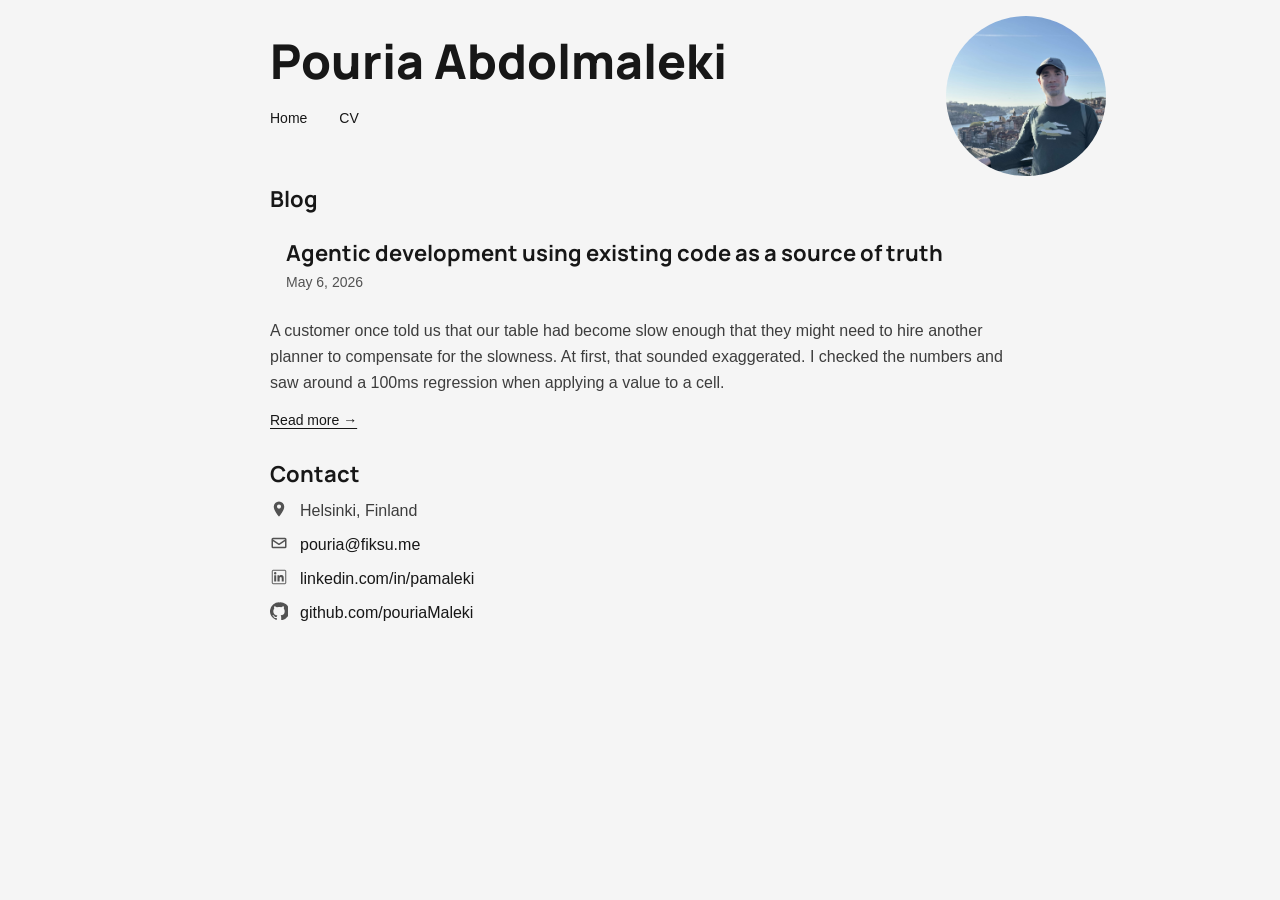
==== blog.html @ d9f9bea4 "dev blog" ====
<!doctype html>
<html lang="en">

<head>
  <meta charset="utf-8" />
  <meta name="viewport" content="width=device-width, initial-scale=1" />
  <meta name="color-scheme" content="light dark" />
  <link rel="preconnect" href="https://fonts.googleapis.com" />
  <link rel="preconnect" href="https://fonts.gstatic.com" crossorigin />
  <link rel="stylesheet" href="https://fonts.googleapis.com/css2?family=Manrope:wght@700;800&display=swap" />
  <link rel="stylesheet" href="style.css" />
  <meta name="description" content="Writing by Pouria Abdolmaleki on software engineering, technical leadership, and building great teams." />
  <script type="module" src="components.js"></script>
  <title>Blog | Pouria Abdolmaleki</title>
</head>

<body>
  <a class="skip-link" href="#main-content">Skip to main content</a>

  <site-header current-page="blog"></site-header>

  <main id="main-content">
    <section aria-labelledby="blog-title">
      <h2 id="blog-title" class="section-title">Blog</h2>

      <ul class="post-list-page">
        <li class="post-preview">
          <article>
            <header>
              <h3 class="post-preview-title">
                <a href="blog/2026-05-06-agentic-development.html">Agentic development using existing code as a source of truth</a>
              </h3>
              <p class="post-preview-meta"><time datetime="2026-05-06">May 6, 2026</time></p>
            </header>
            <p class="post-preview-excerpt">A customer once told us that our table had become slow enough that they might need to hire another planner to compensate for the slowness. At first, that sounded exaggerated. I checked the numbers and saw around a 100ms regression when applying a value to a cell.</p>
            <a class="post-preview-link" href="blog/2026-05-06-agentic-development.html">Read more →</a>
          </article>
        </li>
      </ul>
    </section>
  </main>

  <site-footer></site-footer>
</body>

</html>
---- style.css ----
:root {
  --ink: #171717;
  --ink-muted: #3d3d3d;
  --ink-subtle: #525252;
  --rule: #8a8a8a;
  --surface: #f5f5f5;
  --surface-alt: #e7e7e7;

  --font-body: -apple-system, BlinkMacSystemFont, "Segoe UI", Roboto, Oxygen,
    Ubuntu, Cantarell, "Helvetica Neue", sans-serif;
  --font-display: "Manrope", var(--font-body);

  --fs-xs: 0.875rem;
  --fs-sm: 1rem;
  --fs-lg: 1.375rem;
  --fs-md: 1.75rem;
  --fs-xl: 2rem;
  --fs-2xl: 2.5rem;
  --fs-3xl: 3rem;

  --lh-tight: 1.2;
  --lh-snug: 1.4;
  --lh-base: 1.6;

  --fw-regular: 400;
  --fw-medium: 500;
  --fw-semibold: 600;
  --fw-bold: 700;
  --fw-extra: 800;

  --sp-1: 0.25rem;
  --sp-2: 0.5rem;
  --sp-3: 0.75rem;
  --sp-4: 1rem;
  --sp-5: 1.25rem;
  --sp-6: 1.5rem;
  --sp-8: 2rem;
  --sp-12: 3rem;

  --content-max: 740px;
  --radius-sm: 0.375rem;
  --surface-raised: #ffffff;
}

@media (prefers-color-scheme: dark) {
  :root {
    --ink: #ededed;
    --ink-muted: #c4c4c4;
    --ink-subtle: #9a9a9a;
    --rule: #6a6a6a;
    --surface: #1a1a1a;
    --surface-alt: #262626;
    --surface-raised: var(--surface-alt);
  }
}

body {
  margin: 0;
  overflow-x: clip;
  background-color: var(--surface);
  color: var(--ink);
  font-family: var(--font-body);
}

.skip-link {
  position: absolute;
  left: var(--sp-4);
  top: -3rem;
  z-index: 1000;
  padding: var(--sp-2) var(--sp-3);
  border-radius: var(--radius-sm);
  background-color: var(--ink);
  color: var(--surface);
  text-decoration: none;
  transition: top 150ms;
}

.skip-link:focus {
  top: var(--sp-4);
}

header {
  max-width: var(--content-max);
  margin: 0 auto;
  padding: var(--sp-4);
  position: relative;
}

main {
  max-width: var(--content-max);
  margin: 0 auto;
  padding: var(--sp-8) var(--sp-4) var(--sp-4);
}

.primary-nav-list {
  list-style: none;
  padding: 0;
  margin: 0;
  margin-left: calc(-1 * var(--sp-3));
  display: flex;
  flex-wrap: wrap;
  gap: var(--sp-2);
}

.primary-nav-list li {
  display: flex;
}

.profile-avatar {
  position: absolute;
  top: var(--sp-4);
  right: var(--sp-4);
  width: clamp(4rem, 24vw, 6rem);
  height: clamp(4rem, 24vw, 6rem);
  border-radius: 50%;
  object-fit: cover;
  margin: 0;
}

.site-title {
  font-family: var(--font-display);
  font-size: var(--fs-md);
  font-weight: var(--fw-bold);
  line-height: var(--lh-tight);
  margin: var(--sp-4) 0 var(--sp-2);
  padding-right: clamp(4.75rem, 28vw, 7rem);
}

.primary-nav-link {
  display: inline-flex;
  align-items: center;
  min-height: 2.5rem;
  padding: 0 var(--sp-3);
  border-radius: var(--radius-sm);
  color: var(--ink);
  font-size: var(--fs-xs);
  font-weight: var(--fw-medium);
  line-height: 1.5rem;
  text-decoration: none;
}

.primary-nav-link:hover,
.primary-nav-link:focus-visible {
  background-color: var(--surface-alt);
}

.primary-nav-link:focus-visible,
.contact-list a:focus-visible {
  outline: 2px solid var(--ink);
  outline-offset: 2px;
}

.section-title {
  font-family: var(--font-display);
  font-size: var(--fs-lg);
  font-weight: var(--fw-bold);
  line-height: var(--lh-tight);
  margin: 0 0 var(--sp-3);
}

.writing-section {
  margin-top: var(--sp-12);
}

.intro-section p {
  font-size: var(--fs-sm);
  line-height: var(--lh-base);
  margin: 0 0 var(--sp-5);
  color: var(--ink-muted);
}

.contact-footer {
  max-width: var(--content-max);
  margin: var(--sp-4) auto var(--sp-8);
  padding: 0 var(--sp-4);
}

.contact-card {
  padding: 0;
}

.contact-address {
  font-style: normal;
}

.contact-list {
  list-style: none;
  margin: 0;
  padding: 0;
  display: grid;
  gap: var(--sp-3);
}

.contact-list li {
  display: flex;
  align-items: center;
  gap: var(--sp-3);
  color: var(--ink-muted);
}

.contact-icon {
  width: 1.125rem;
  height: 1.125rem;
  display: inline-flex;
  color: var(--ink-subtle);
  flex-shrink: 0;
}

.contact-icon svg {
  width: 100%;
  height: 100%;
  display: block;
}

.contact-list a {
  color: var(--ink);
  text-decoration: none;
}

.contact-list a:hover,
.contact-list a:focus-visible {
  text-decoration: underline;
}

.experience-item a {
  color: var(--ink);
  text-decoration: none;
}

.experience-item a:hover,
.experience-item a:focus-visible {
  text-decoration: underline;
}

.experience-item a:focus-visible {
  outline: 2px solid var(--ink);
  outline-offset: 2px;
}

@media (min-width: 30rem) {
  .site-title {
    font-size: var(--fs-xl);
    font-weight: var(--fw-extra);
  }
}

@media (min-width: 40rem) {
  .profile-avatar {
    width: 8rem;
    height: 8rem;
  }

  .site-title {
    font-size: var(--fs-2xl);
    padding-right: 9rem;
  }
}

@media (min-width: 64rem) {
  .site-title {
    font-size: var(--fs-3xl);
  }

  .profile-avatar {
    position: absolute;
    top: var(--sp-4);
    right: -5rem;
    width: 10rem;
    height: 10rem;
    margin-bottom: 0;
  }
}

.primary-nav-link[aria-current="page"] {
  text-decoration: underline;
  text-underline-offset: 0.2em;
  text-decoration-thickness: 0.1em;
}

.cv-role {
  margin: 0 0 var(--sp-4);
  font-size: var(--fs-sm);
  font-weight: var(--fw-medium);
  color: var(--ink-subtle);
}

.cv-section {
  margin-bottom: var(--sp-12);
}

.cv-subsection {
  margin-bottom: var(--sp-3);
}

.cv-subsection-title {
  margin: var(--sp-1) 0;
  font-size: var(--fs-sm);
  font-weight: var(--fw-semibold);
  line-height: var(--lh-snug);
  color: var(--ink-muted);
}

.cv-section p,
.experience-item li {
  font-size: var(--fs-sm);
  line-height: var(--lh-base);
  color: var(--ink-muted);
}

.cv-section ul:not(.chip-list) {
  margin: var(--sp-2) 0 0;
  padding-left: var(--sp-5);
  list-style: disc;
}

.cv-section ul:not(.chip-list) li {
  margin: var(--sp-1) 0;
  line-height: var(--lh-base);
}

.chip-list {
  list-style: none;
  margin: 0;
  padding: 0;
  display: flex;
  flex-wrap: wrap;
  gap: var(--sp-2) var(--sp-3);
}

.chip-list li {
  padding: 0;
  font-size: var(--fs-sm);
  color: var(--ink-muted);
}

.chip-list li::after {
  content: "•";
  color: var(--rule);
  margin-left: var(--sp-3);
}

.chip-list li:last-child::after {
  content: "";
  margin-left: 0;
}

.experience-item {
  margin-bottom: var(--sp-6);
}

.experience-item h3 {
  margin: 0 0 var(--sp-1);
  font-size: var(--fs-sm);
  line-height: var(--lh-snug);
  font-weight: var(--fw-semibold);
}

.experience-meta {
  margin: var(--sp-1) 0 var(--sp-2);
  color: var(--ink-subtle);
  font-size: var(--fs-xs);
  font-weight: var(--fw-medium);
  line-height: var(--lh-snug);
}

.post-card {
  background-color: var(--surface-raised);
  border-radius: var(--radius-sm);
  border: 1px solid var(--surface-alt);
  padding: var(--sp-5);
}

.post-list-page {
  list-style: none;
  margin: 0;
  padding: 0;
  display: grid;
  gap: var(--sp-8);
}

.post-preview {
  padding-bottom: var(--sp-8);
  border-bottom: 1px solid var(--surface-alt);
}

.post-preview:last-child {
  border-bottom: none;
  padding-bottom: 0;
}

.post-preview-title {
  font-family: var(--font-display);
  font-size: var(--fs-lg);
  font-weight: var(--fw-bold);
  line-height: var(--lh-tight);
  margin: 0 0 var(--sp-2);
}

.post-preview-title a {
  color: var(--ink);
  text-decoration: none;
}

.post-preview-title a:hover,
.post-preview-title a:focus-visible {
  text-decoration: underline;
  text-underline-offset: 0.2em;
  text-decoration-thickness: 0.1em;
}

.post-preview-title a:focus-visible {
  outline: 2px solid var(--ink);
  outline-offset: 2px;
}

.post-preview-meta {
  font-size: var(--fs-xs);
  color: var(--ink-subtle);
  font-weight: var(--fw-medium);
  margin: 0 0 var(--sp-3);
}

.post-preview-excerpt {
  font-size: var(--fs-sm);
  line-height: var(--lh-base);
  color: var(--ink-muted);
  margin: 0 0 var(--sp-4);
}

.post-preview-excerpt:last-child {
  margin-bottom: 0;
}

.post-preview-link {
  font-size: var(--fs-xs);
  font-weight: var(--fw-medium);
  color: var(--ink);
  text-decoration: underline;
  text-underline-offset: 0.2em;
  text-decoration-thickness: 0.1em;
}

.post-preview-link:hover,
.post-preview-link:focus-visible {
  color: var(--ink-subtle);
}

.post-preview-link:focus-visible {
  outline: 2px solid var(--ink);
  outline-offset: 2px;
}

.post {
  margin-bottom: var(--sp-12);
}

.post-header {
  margin-bottom: var(--sp-8);
}

.post-title {
  font-family: var(--font-display);
  font-size: var(--fs-xl);
  font-weight: var(--fw-extra);
  line-height: var(--lh-tight);
  margin: 0;
}

@media (min-width: 30rem) {
  .post-title {
    font-size: var(--fs-2xl);
  }
}

.post section {
  margin-bottom: var(--sp-8);
}

.post-heading {
  font-family: var(--font-display);
  font-size: var(--fs-lg);
  font-weight: var(--fw-bold);
  line-height: var(--lh-tight);
  margin: 0 0 var(--sp-4);
}

.post p {
  font-size: var(--fs-sm);
  line-height: var(--lh-base);
  margin: 0 0 var(--sp-4);
  color: var(--ink-muted);
}

.post-list {
  margin: 0 0 var(--sp-4);
  padding-left: var(--sp-5);
  list-style: disc;
}

.post-list li {
  font-size: var(--fs-sm);
  line-height: var(--lh-base);
  color: var(--ink-muted);
  margin: var(--sp-2) 0;
}

.post-quote {
  margin: var(--sp-4) 0;
  padding: var(--sp-3) var(--sp-5);
  border-left: 3px solid var(--rule);
}

.post-quote p {
  font-style: italic;
  margin: 0;
}

.post-footer {
  margin-top: var(--sp-12);
  padding-top: var(--sp-6);
  border-top: 1px solid var(--surface-alt);
}

.post-byline {
  font-size: var(--fs-xs);
  color: var(--ink-subtle);
  margin: 0;
}
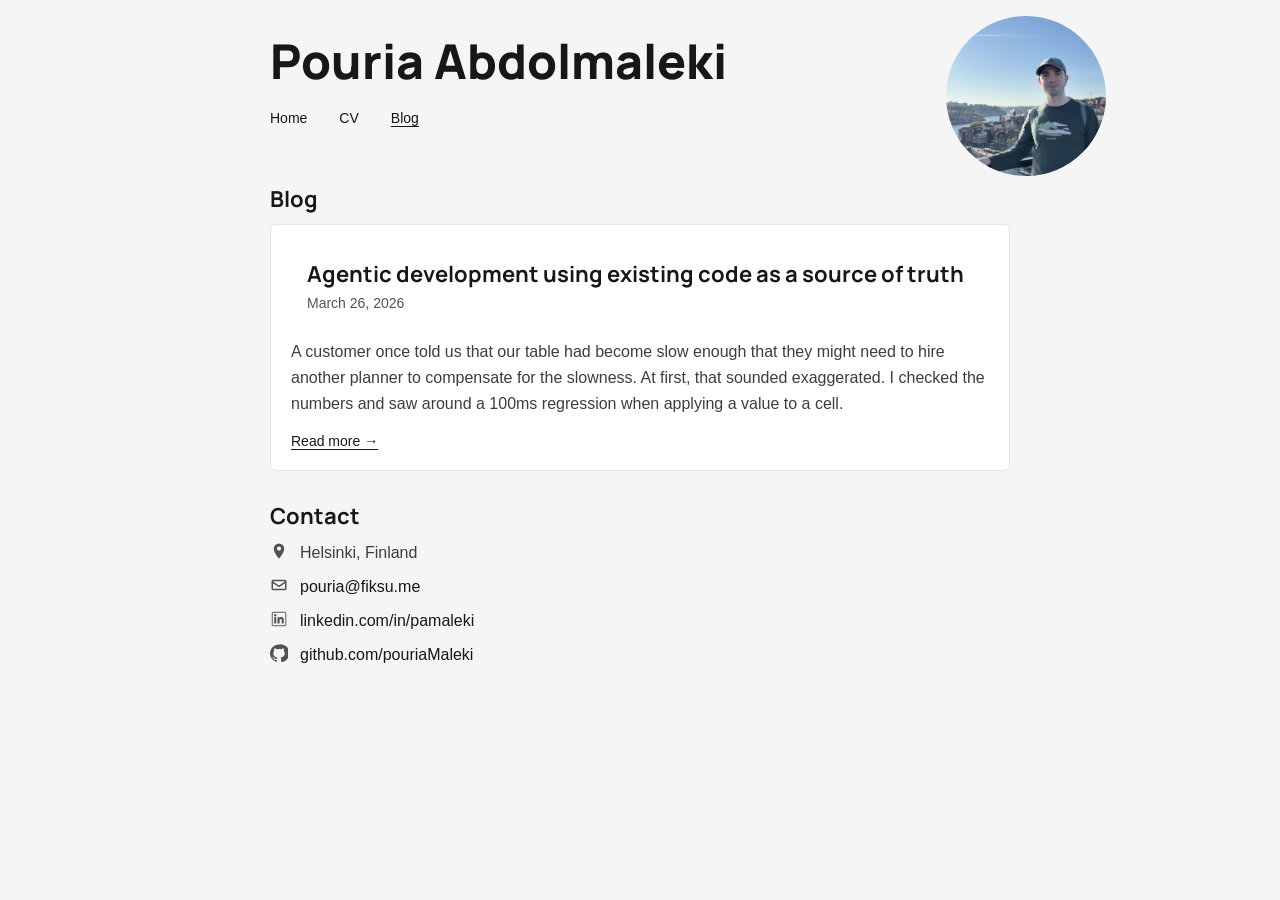
==== commit da544221: "added video and code sample" ====
--- a/blog.html
+++ b/blog.html
@@ -23,20 +23,22 @@
     <section aria-labelledby="blog-title">
       <h2 id="blog-title" class="section-title">Blog</h2>
 
-      <ul class="post-list-page">
-        <li class="post-preview">
-          <article>
-            <header>
-              <h3 class="post-preview-title">
-                <a href="blog/2026-05-06-agentic-development.html">Agentic development using existing code as a source of truth</a>
-              </h3>
-              <p class="post-preview-meta"><time datetime="2026-05-06">May 6, 2026</time></p>
-            </header>
-            <p class="post-preview-excerpt">A customer once told us that our table had become slow enough that they might need to hire another planner to compensate for the slowness. At first, that sounded exaggerated. I checked the numbers and saw around a 100ms regression when applying a value to a cell.</p>
-            <a class="post-preview-link" href="blog/2026-05-06-agentic-development.html">Read more →</a>
-          </article>
-        </li>
-      </ul>
+      <div class="post-card">
+        <ul class="post-list-page">
+          <li class="post-preview">
+            <article>
+              <header>
+                <h3 class="post-preview-title">
+                  <a href="blog/2026-03-26-agentic-development.html">Agentic development using existing code as a source of truth</a>
+                </h3>
+                <p class="post-preview-meta"><time datetime="2026-03-26">March 26, 2026</time></p>
+              </header>
+              <p class="post-preview-excerpt">A customer once told us that our table had become slow enough that they might need to hire another planner to compensate for the slowness. At first, that sounded exaggerated. I checked the numbers and saw around a 100ms regression when applying a value to a cell.</p>
+              <a class="post-preview-link" href="blog/2026-03-26-agentic-development.html">Read more →</a>
+            </article>
+          </li>
+        </ul>
+      </div>
     </section>
   </main>
 
--- a/style.css
+++ b/style.css
@@ -40,6 +40,14 @@
   --content-max: 740px;
   --radius-sm: 0.375rem;
   --surface-raised: #ffffff;
+
+  --font-mono: ui-monospace, "SFMono-Regular", "SF Mono", Menlo, Consolas, "Liberation Mono", monospace;
+
+  --syn-comment: #6b7280;
+  --syn-keyword: #7c3aed;
+  --syn-name: #b45309;
+  --syn-tag: #0369a1;
+  --syn-attr: #15803d;
 }
 
 @media (prefers-color-scheme: dark) {
@@ -51,6 +59,11 @@
     --surface: #1a1a1a;
     --surface-alt: #262626;
     --surface-raised: var(--surface-alt);
+
+    --syn-keyword: #a78bfa;
+    --syn-name: #fbbf24;
+    --syn-tag: #38bdf8;
+    --syn-attr: #4ade80;
   }
 }
 
@@ -526,3 +539,28 @@
   color: var(--ink-subtle);
   margin: 0;
 }
+
+.post-code {
+  margin: 0 0 var(--sp-4);
+  padding: var(--sp-5);
+  background-color: var(--surface-raised);
+  border: 1px solid var(--surface-alt);
+  border-radius: var(--radius-sm);
+  overflow-x: auto;
+  font-family: var(--font-mono);
+  font-size: 0.8125rem;
+  line-height: var(--lh-base);
+  color: var(--ink-muted);
+}
+
+.post-code code {
+  font-family: inherit;
+  background: none;
+  padding: 0;
+}
+
+.syn-comment { color: var(--syn-comment); }
+.syn-keyword { color: var(--syn-keyword); }
+.syn-name    { color: var(--syn-name); }
+.syn-tag     { color: var(--syn-tag); }
+.syn-attr    { color: var(--syn-attr); }
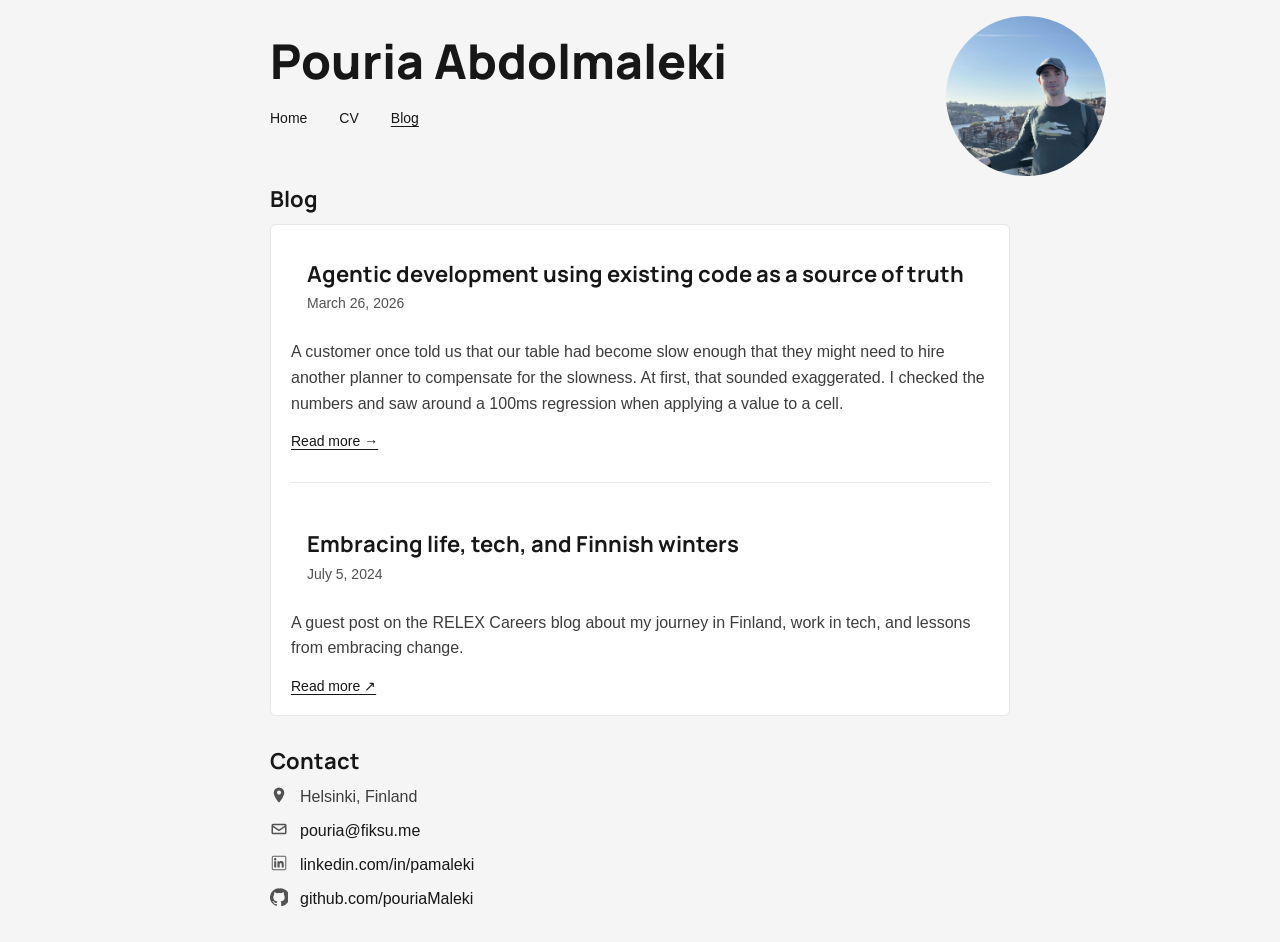
==== commit aa41a4d9: "added Relex's post" ====
--- a/blog.html
+++ b/blog.html
@@ -37,6 +37,18 @@
               <a class="post-preview-link" href="blog/2026-03-26-agentic-development.html">Read more →</a>
             </article>
           </li>
+          <li class="post-preview">
+            <article>
+              <header>
+                <h3 class="post-preview-title">
+                  <a href="https://www.relexsolutions.com/careers/blog/embracing-life-tech-and-finnish-winters/" target="_blank" rel="noopener noreferrer">Embracing life, tech, and Finnish winters</a>
+                </h3>
+                <p class="post-preview-meta"><time datetime="2024-07-05">July 5, 2024</time></p>
+              </header>
+              <p class="post-preview-excerpt">A guest post on the RELEX Careers blog about my journey in Finland, work in tech, and lessons from embracing change.</p>
+              <a class="post-preview-link" href="https://www.relexsolutions.com/careers/blog/embracing-life-tech-and-finnish-winters/" target="_blank" rel="noopener noreferrer">Read more ↗</a>
+            </article>
+          </li>
         </ul>
       </div>
     </section>
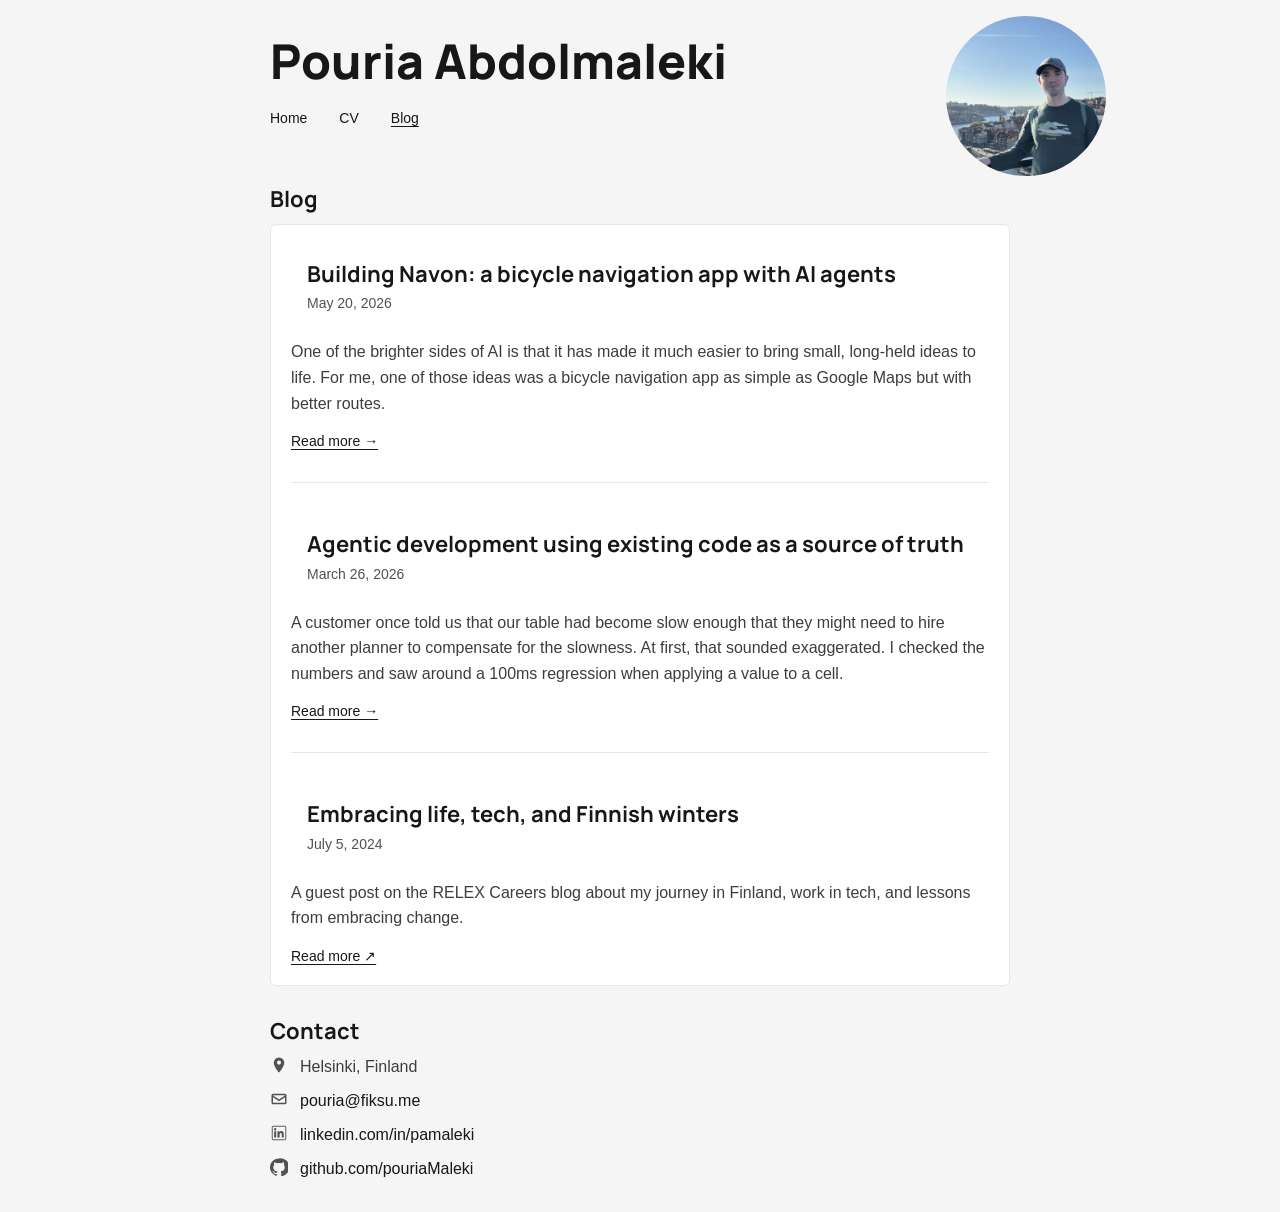
==== commit 4afcc03d: "Navon" ====
--- a/blog.html
+++ b/blog.html
@@ -25,6 +25,18 @@
 
       <div class="post-card">
         <ul class="post-list-page">
+          <li class="post-preview">
+            <article>
+              <header>
+                <h3 class="post-preview-title">
+                  <a href="blog/2026-05-20-navon.html">Building Navon: a bicycle navigation app with AI agents</a>
+                </h3>
+                <p class="post-preview-meta"><time datetime="2026-05-20">May 20, 2026</time></p>
+              </header>
+              <p class="post-preview-excerpt">One of the brighter sides of AI is that it has made it much easier to bring small, long-held ideas to life. For me, one of those ideas was a bicycle navigation app as simple as Google Maps but with better routes.</p>
+              <a class="post-preview-link" href="blog/2026-05-20-navon.html">Read more →</a>
+            </article>
+          </li>
           <li class="post-preview">
             <article>
               <header>
